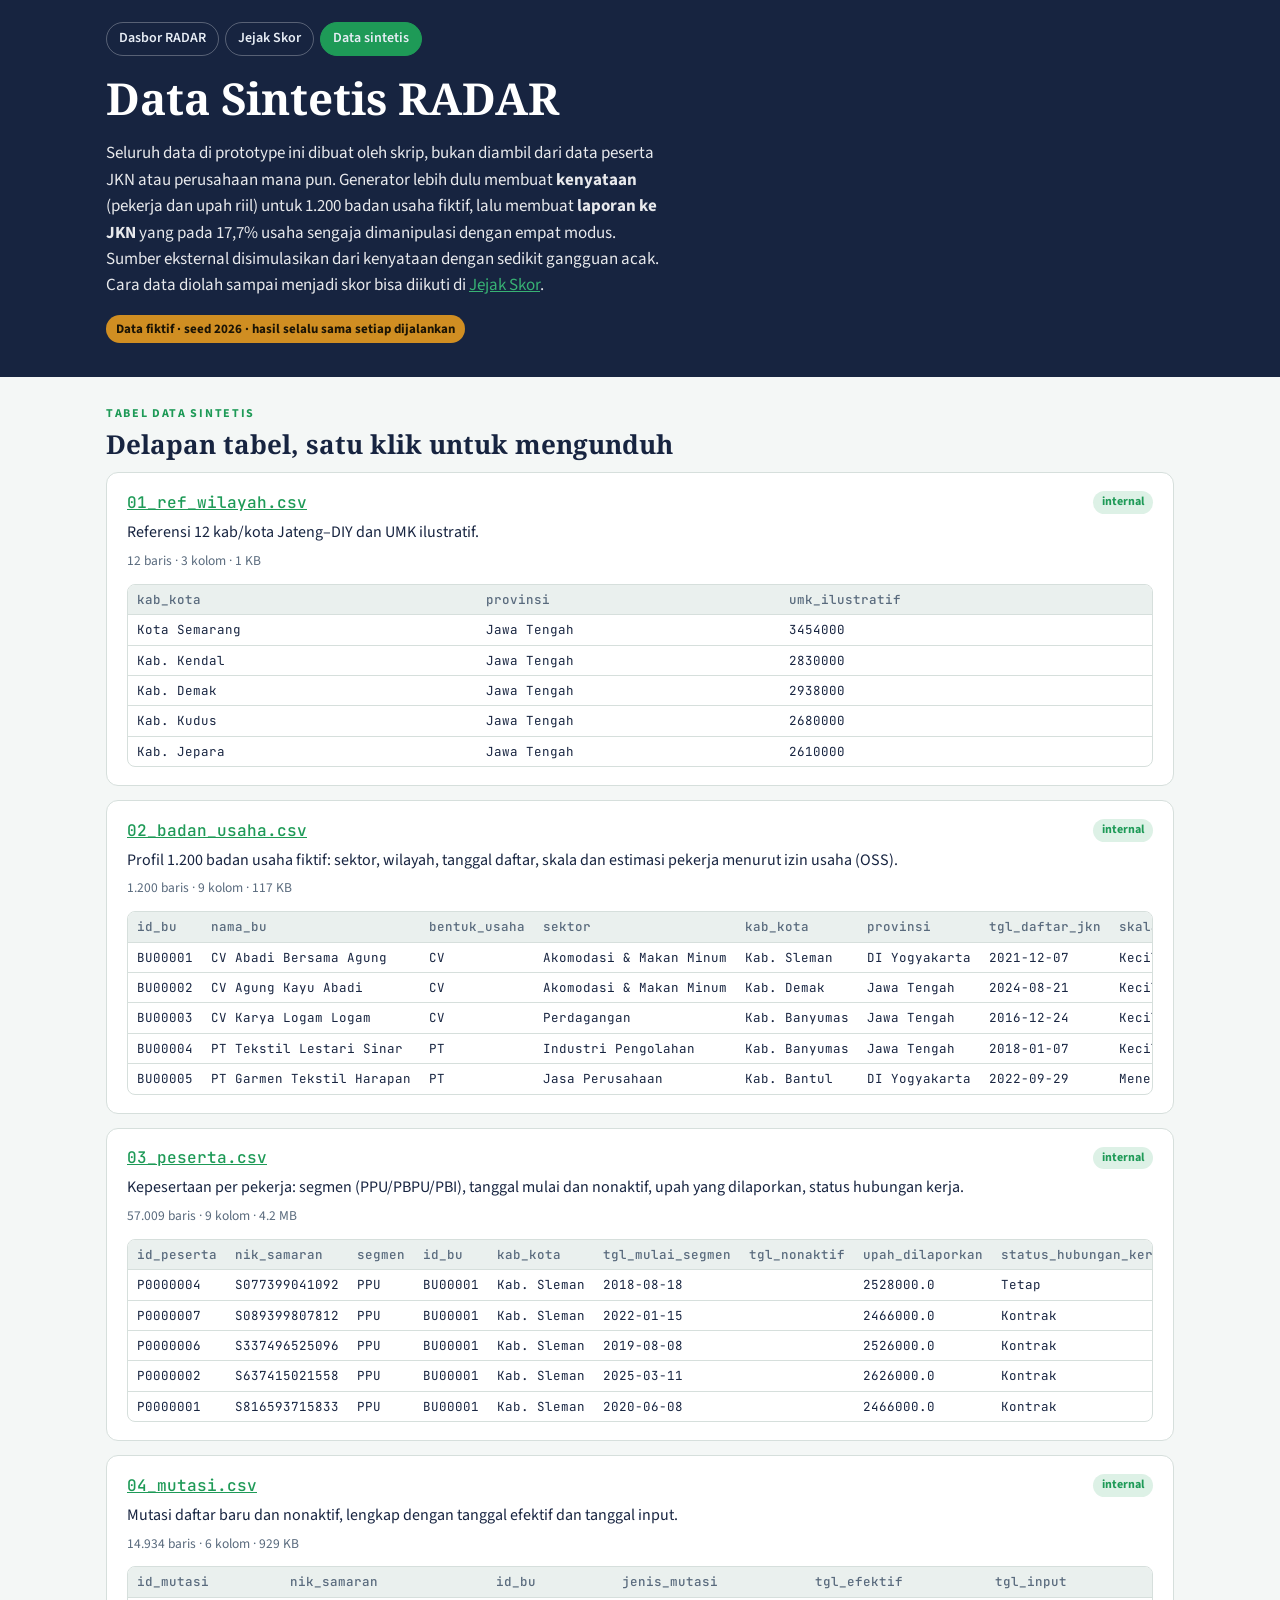
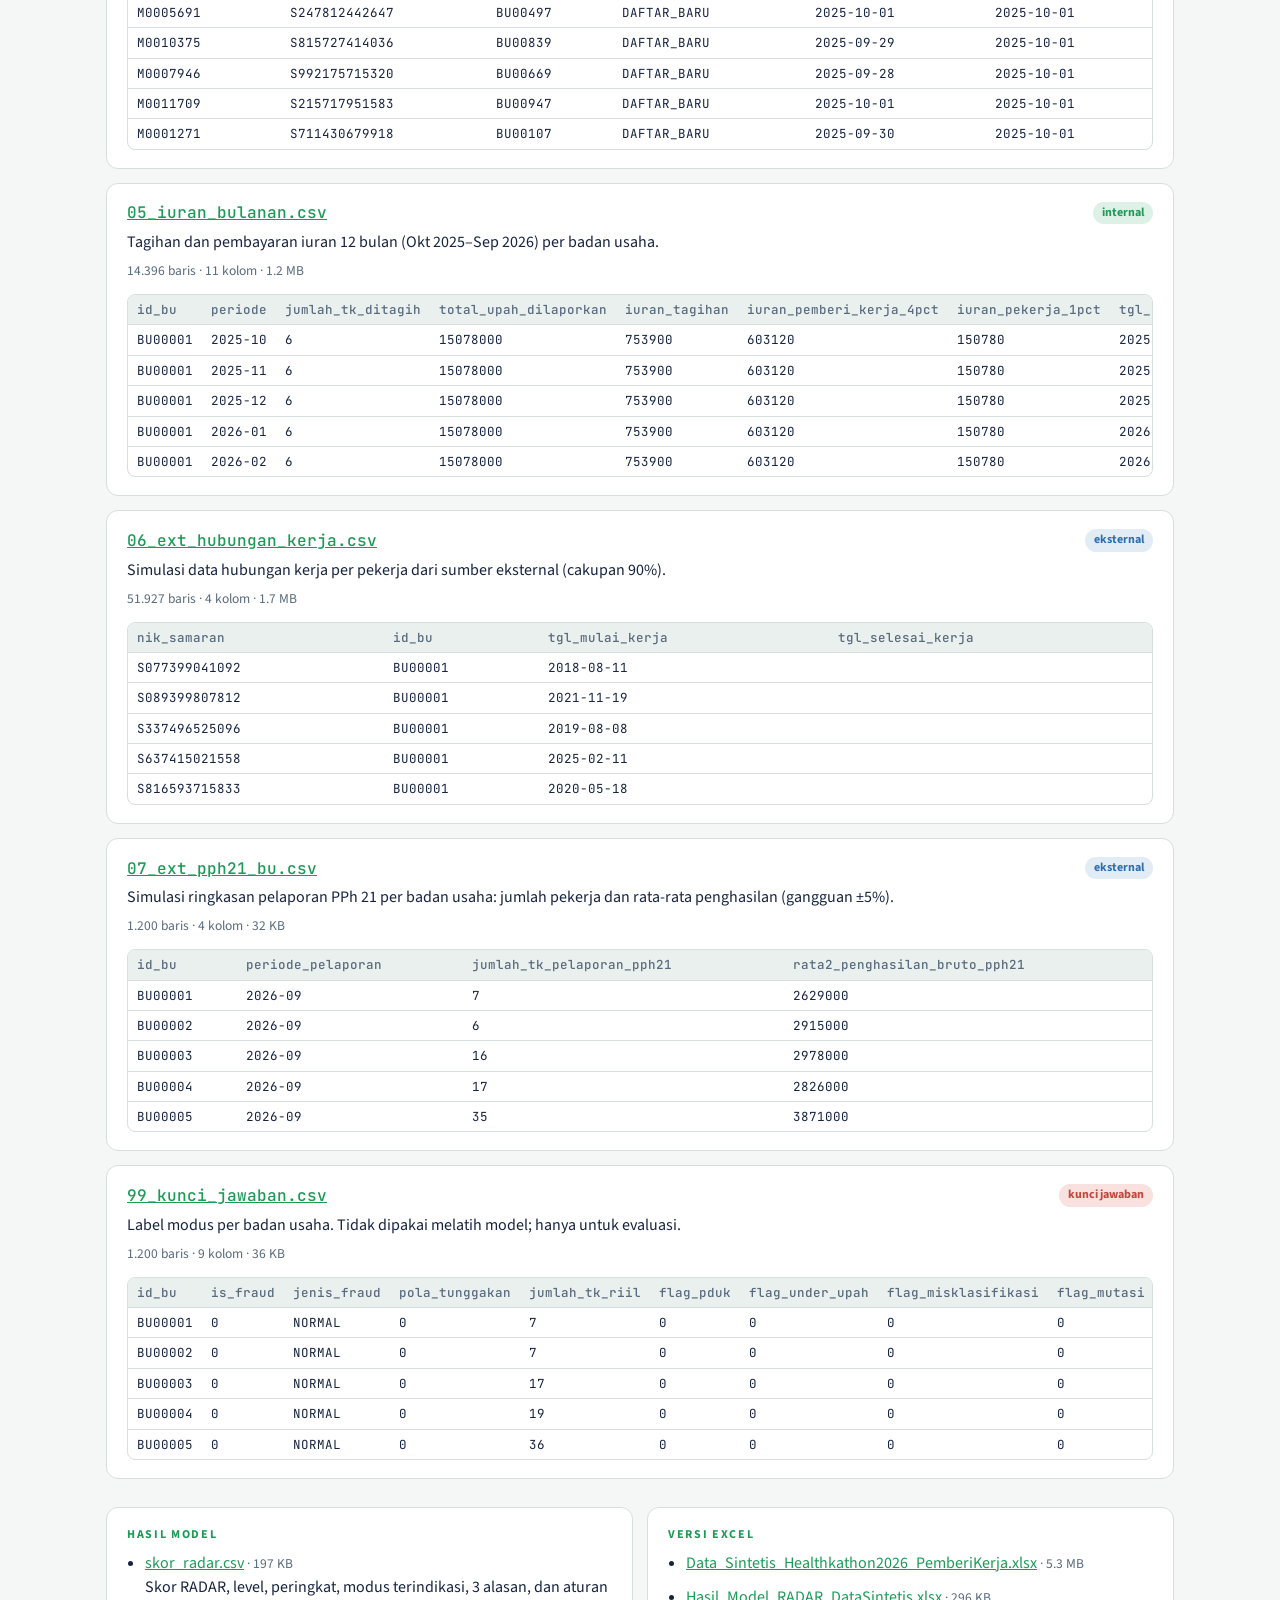
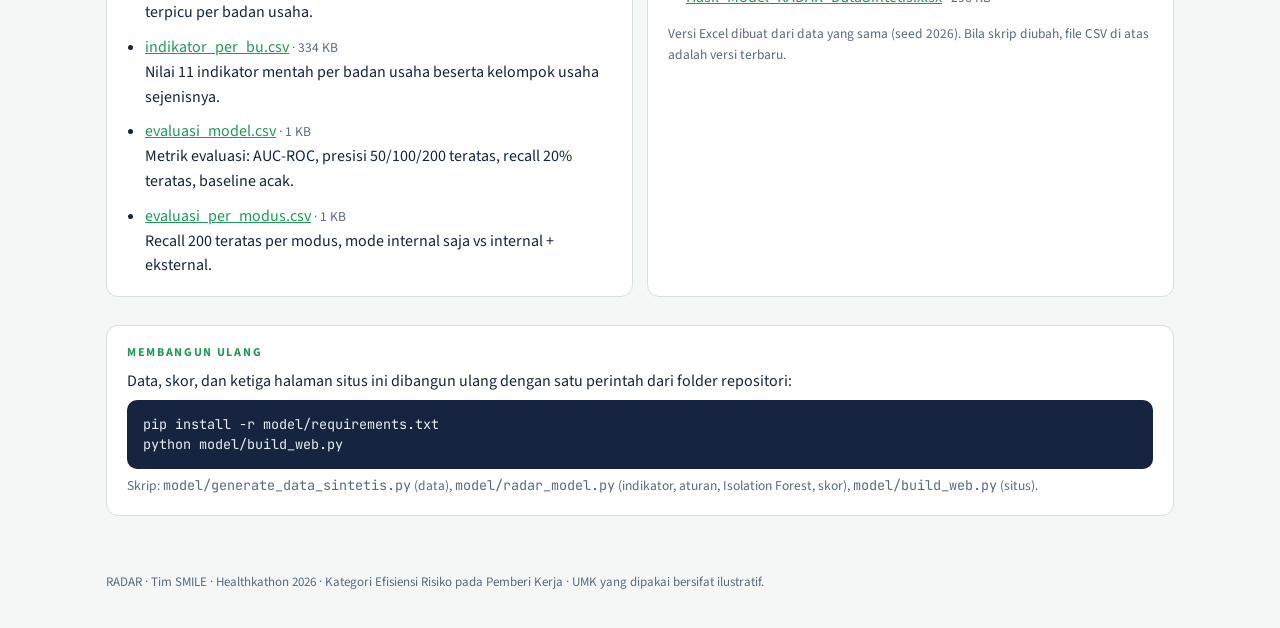
==== data.html @ 10ea85d9 "Add files via upload" ====
<!doctype html>
<html lang="id">
<head>
<meta charset="utf-8">
<meta name="viewport" content="width=device-width, initial-scale=1, viewport-fit=cover">
<title>Data Sintetis RADAR</title>
<meta name="description" content="Data sintetis prototype RADAR: 1.200 badan usaha fiktif, tabel internal dan eksternal, kunci jawaban, dan hasil model. Tim SMILE, Healthkathon 2026.">
<link rel="preconnect" href="https://fonts.googleapis.com">
<link rel="preconnect" href="https://fonts.gstatic.com" crossorigin>
<link rel="stylesheet" href="https://fonts.googleapis.com/css2?family=Noto+Serif:wght@700&family=Source+Sans+3:wght@400;600;700&family=JetBrains+Mono:wght@500&display=swap">
<style>
:root{--bg:#F4F7F6;--surface:#FFFFFF;--sunk:#EAF0EE;--ink:#172440;--muted:#596A7D;--line:#D6DFDC;--accent:#1E9A57;--accent-soft:#DDF1E6;--navy:#172440;--on-navy:#FFFFFF;--ext:#2E6FB0;--ext-soft:#E2ECF5;--key:#C4453B;--key-soft:#F8E1DE;
  --f-display:"Noto Serif",Georgia,serif;--f-body:"Source Sans 3","Segoe UI",system-ui,sans-serif;--f-mono:"JetBrains Mono",ui-monospace,Consolas,monospace}
@media (prefers-color-scheme:dark){:root{--bg:#0F1828;--surface:#172338;--sunk:#1D2B44;--ink:#E7EDF5;--muted:#9DAEC2;--line:#2B3B57;--accent:#3CC27A;--accent-soft:#18392C;--navy:#0B1220;--on-navy:#E7EDF5;--ext:#6AA6E8;--ext-soft:#1F2F40;--key:#EF6F63;--key-soft:#3A2024;color-scheme:dark}}
*{box-sizing:border-box}
body{margin:0;background:var(--bg);color:var(--ink);font-family:var(--f-body);font-size:16px;line-height:1.55}
.wrap{max-width:1100px;margin:0 auto;padding-left:max(16px,env(safe-area-inset-left,0px));padding-right:max(16px,env(safe-area-inset-right,0px))}
h1,h2,h3{font-family:var(--f-display);margin:0;line-height:1.2;text-wrap:balance}
a{color:var(--accent)}
.hero{background:var(--navy);color:var(--on-navy)}
.hero .wrap{padding-block:22px 34px;display:grid;gap:16px}
.hero h1{font-size:clamp(30px,4.4vw,44px)}
.hero p{margin:0;max-width:70ch;opacity:.9;font-size:17px}
.hero a{color:#3CC27A}
.sitenav{display:flex;flex-wrap:wrap;gap:6px;font-size:14px;font-weight:600}
.sitenav a{color:#E7EDF5;text-decoration:none;padding:5px 12px;border-radius:99px;border:1px solid rgba(255,255,255,.28)}
.sitenav a[aria-current]{background:#1E9A57;border-color:#1E9A57}
.warn{display:inline-block;background:#D08E22;color:#1B1405;font-weight:700;font-size:13px;padding:4px 10px;border-radius:99px;justify-self:start}
main .wrap{display:grid;grid-template-columns:minmax(0,1fr);gap:28px;padding-block:28px 56px}
.eyebrow{font-size:12px;letter-spacing:.14em;text-transform:uppercase;font-weight:700;color:var(--accent);margin:0 0 6px}
.grid{display:grid;gap:14px;grid-template-columns:minmax(0,1fr)}
main .wrap>*{min-width:0}
.card{background:var(--surface);border:1px solid var(--line);border-radius:12px;padding:18px 20px;display:grid;gap:6px;min-width:0;align-content:start}
.card p{margin:0}
.ch{display:flex;justify-content:space-between;gap:10px;align-items:center;flex-wrap:wrap}
.ch h3{font-family:var(--f-mono);font-size:16px;font-weight:500}
.meta{color:var(--muted);font-size:13.5px}
.src{font-size:12px;font-weight:700;padding:2px 9px;border-radius:99px;background:var(--accent-soft);color:var(--accent)}
.src.ext{background:var(--ext-soft);color:var(--ext)} .src.key{background:var(--key-soft);color:var(--key)}
.scroll{overflow-x:auto;border:1px solid var(--line);border-radius:8px;margin-top:6px}
table{border-collapse:collapse;font-size:12.5px;font-family:var(--f-mono);white-space:nowrap;width:100%}
th,td{padding:5px 9px;border-bottom:1px solid var(--line);text-align:left}
th{background:var(--sunk);font-weight:500;color:var(--muted)}
tr:last-child td{border-bottom:0}
.two{display:grid;grid-template-columns:repeat(2,minmax(0,1fr));gap:14px}
@media (max-width:760px){.two{grid-template-columns:1fr}}
ul.files{margin:0;padding-left:18px;display:grid;gap:10px;overflow-wrap:anywhere}
pre{background:var(--navy);color:#E7EDF5;padding:14px 16px;border-radius:10px;overflow-x:auto;font-family:var(--f-mono);font-size:13.5px;margin:0}
footer .wrap{padding-block:0 36px;font-size:13px;color:var(--muted)}
</style>
</head>
<body>
<header class="hero">
 <div class="wrap">
  <nav class="sitenav" aria-label="Halaman"><a href="index.html">Dasbor RADAR</a><a href="jejak.html">Jejak Skor</a><a href="data.html" aria-current="page">Data sintetis</a></nav>
  <h1>Data Sintetis RADAR</h1>
  <p>Seluruh data di prototype ini dibuat oleh skrip, bukan diambil dari data peserta JKN atau perusahaan mana pun. Generator lebih dulu membuat <b>kenyataan</b> (pekerja dan upah riil) untuk 1.200 badan usaha fiktif, lalu membuat <b>laporan ke JKN</b> yang pada 17,7% usaha sengaja dimanipulasi dengan empat modus. Sumber eksternal disimulasikan dari kenyataan dengan sedikit gangguan acak. Cara data diolah sampai menjadi skor bisa diikuti di <a href="jejak.html">Jejak Skor</a>.</p>
  <span class="warn">Data fiktif · seed 2026 · hasil selalu sama setiap dijalankan</span>
 </div>
</header>
<main><div class="wrap">
 <section>
  <p class="eyebrow">Tabel data sintetis</p>
  <h2 style="font-size:26px;margin-bottom:12px">Delapan tabel, satu klik untuk mengunduh</h2>
  <div class="grid">
<section class="card"><div class="ch"><h3><a href="data/csv/01_ref_wilayah.csv" download>01_ref_wilayah.csv</a></h3><span class="src int">internal</span></div>
<p>Referensi 12 kab/kota Jateng–DIY dan UMK ilustratif.</p><p class="meta">12 baris · 3 kolom · 1 KB</p><div class="scroll"><table><thead><tr><th>kab_kota</th><th>provinsi</th><th>umk_ilustratif</th></tr></thead><tbody><tr><td>Kota Semarang</td><td>Jawa Tengah</td><td>3454000</td></tr><tr><td>Kab. Kendal</td><td>Jawa Tengah</td><td>2830000</td></tr><tr><td>Kab. Demak</td><td>Jawa Tengah</td><td>2938000</td></tr><tr><td>Kab. Kudus</td><td>Jawa Tengah</td><td>2680000</td></tr><tr><td>Kab. Jepara</td><td>Jawa Tengah</td><td>2610000</td></tr></tbody></table></div></section>
<section class="card"><div class="ch"><h3><a href="data/csv/02_badan_usaha.csv" download>02_badan_usaha.csv</a></h3><span class="src int">internal</span></div>
<p>Profil 1.200 badan usaha fiktif: sektor, wilayah, tanggal daftar, skala dan estimasi pekerja menurut izin usaha (OSS).</p><p class="meta">1.200 baris · 9 kolom · 117 KB</p><div class="scroll"><table><thead><tr><th>id_bu</th><th>nama_bu</th><th>bentuk_usaha</th><th>sektor</th><th>kab_kota</th><th>provinsi</th><th>tgl_daftar_jkn</th><th>skala_usaha_oss</th><th>estimasi_tk_oss</th></tr></thead><tbody><tr><td>BU00001</td><td>CV Abadi Bersama Agung</td><td>CV</td><td>Akomodasi &amp; Makan Minum</td><td>Kab. Sleman</td><td>DI Yogyakarta</td><td>2021-12-07</td><td>Kecil</td><td>7</td></tr><tr><td>BU00002</td><td>CV Agung Kayu Abadi</td><td>CV</td><td>Akomodasi &amp; Makan Minum</td><td>Kab. Demak</td><td>Jawa Tengah</td><td>2024-08-21</td><td>Kecil</td><td>7</td></tr><tr><td>BU00003</td><td>CV Karya Logam Logam</td><td>CV</td><td>Perdagangan</td><td>Kab. Banyumas</td><td>Jawa Tengah</td><td>2016-12-24</td><td>Kecil</td><td>15</td></tr><tr><td>BU00004</td><td>PT Tekstil Lestari Sinar</td><td>PT</td><td>Industri Pengolahan</td><td>Kab. Banyumas</td><td>Jawa Tengah</td><td>2018-01-07</td><td>Kecil</td><td>14</td></tr><tr><td>BU00005</td><td>PT Garmen Tekstil Harapan</td><td>PT</td><td>Jasa Perusahaan</td><td>Kab. Bantul</td><td>DI Yogyakarta</td><td>2022-09-29</td><td>Menengah</td><td>48</td></tr></tbody></table></div></section>
<section class="card"><div class="ch"><h3><a href="data/csv/03_peserta.csv" download>03_peserta.csv</a></h3><span class="src int">internal</span></div>
<p>Kepesertaan per pekerja: segmen (PPU/PBPU/PBI), tanggal mulai dan nonaktif, upah yang dilaporkan, status hubungan kerja.</p><p class="meta">57.009 baris · 9 kolom · 4.2 MB</p><div class="scroll"><table><thead><tr><th>id_peserta</th><th>nik_samaran</th><th>segmen</th><th>id_bu</th><th>kab_kota</th><th>tgl_mulai_segmen</th><th>tgl_nonaktif</th><th>upah_dilaporkan</th><th>status_hubungan_kerja_dilaporkan</th></tr></thead><tbody><tr><td>P0000004</td><td>S077399041092</td><td>PPU</td><td>BU00001</td><td>Kab. Sleman</td><td>2018-08-18</td><td></td><td>2528000.0</td><td>Tetap</td></tr><tr><td>P0000007</td><td>S089399807812</td><td>PPU</td><td>BU00001</td><td>Kab. Sleman</td><td>2022-01-15</td><td></td><td>2466000.0</td><td>Kontrak</td></tr><tr><td>P0000006</td><td>S337496525096</td><td>PPU</td><td>BU00001</td><td>Kab. Sleman</td><td>2019-08-08</td><td></td><td>2526000.0</td><td>Kontrak</td></tr><tr><td>P0000002</td><td>S637415021558</td><td>PPU</td><td>BU00001</td><td>Kab. Sleman</td><td>2025-03-11</td><td></td><td>2626000.0</td><td>Kontrak</td></tr><tr><td>P0000001</td><td>S816593715833</td><td>PPU</td><td>BU00001</td><td>Kab. Sleman</td><td>2020-06-08</td><td></td><td>2466000.0</td><td>Kontrak</td></tr></tbody></table></div></section>
<section class="card"><div class="ch"><h3><a href="data/csv/04_mutasi.csv" download>04_mutasi.csv</a></h3><span class="src int">internal</span></div>
<p>Mutasi daftar baru dan nonaktif, lengkap dengan tanggal efektif dan tanggal input.</p><p class="meta">14.934 baris · 6 kolom · 929 KB</p><div class="scroll"><table><thead><tr><th>id_mutasi</th><th>nik_samaran</th><th>id_bu</th><th>jenis_mutasi</th><th>tgl_efektif</th><th>tgl_input</th></tr></thead><tbody><tr><td>M0005691</td><td>S247812442647</td><td>BU00497</td><td>DAFTAR_BARU</td><td>2025-10-01</td><td>2025-10-01</td></tr><tr><td>M0010375</td><td>S815727414036</td><td>BU00839</td><td>DAFTAR_BARU</td><td>2025-09-29</td><td>2025-10-01</td></tr><tr><td>M0007946</td><td>S992175715320</td><td>BU00669</td><td>DAFTAR_BARU</td><td>2025-09-28</td><td>2025-10-01</td></tr><tr><td>M0011709</td><td>S215717951583</td><td>BU00947</td><td>DAFTAR_BARU</td><td>2025-10-01</td><td>2025-10-01</td></tr><tr><td>M0001271</td><td>S711430679918</td><td>BU00107</td><td>DAFTAR_BARU</td><td>2025-09-30</td><td>2025-10-01</td></tr></tbody></table></div></section>
<section class="card"><div class="ch"><h3><a href="data/csv/05_iuran_bulanan.csv" download>05_iuran_bulanan.csv</a></h3><span class="src int">internal</span></div>
<p>Tagihan dan pembayaran iuran 12 bulan (Okt 2025–Sep 2026) per badan usaha.</p><p class="meta">14.396 baris · 11 kolom · 1.2 MB</p><div class="scroll"><table><thead><tr><th>id_bu</th><th>periode</th><th>jumlah_tk_ditagih</th><th>total_upah_dilaporkan</th><th>iuran_tagihan</th><th>iuran_pemberi_kerja_4pct</th><th>iuran_pekerja_1pct</th><th>tgl_jatuh_tempo</th><th>tgl_bayar</th><th>hari_terlambat</th><th>status_bayar</th></tr></thead><tbody><tr><td>BU00001</td><td>2025-10</td><td>6</td><td>15078000</td><td>753900</td><td>603120</td><td>150780</td><td>2025-10-10</td><td>2025-10-01</td><td>0.0</td><td>TEPAT WAKTU</td></tr><tr><td>BU00001</td><td>2025-11</td><td>6</td><td>15078000</td><td>753900</td><td>603120</td><td>150780</td><td>2025-11-10</td><td>2025-11-18</td><td>8.0</td><td>TERLAMBAT</td></tr><tr><td>BU00001</td><td>2025-12</td><td>6</td><td>15078000</td><td>753900</td><td>603120</td><td>150780</td><td>2025-12-10</td><td>2025-12-01</td><td>0.0</td><td>TEPAT WAKTU</td></tr><tr><td>BU00001</td><td>2026-01</td><td>6</td><td>15078000</td><td>753900</td><td>603120</td><td>150780</td><td>2026-01-10</td><td>2026-01-02</td><td>0.0</td><td>TEPAT WAKTU</td></tr><tr><td>BU00001</td><td>2026-02</td><td>6</td><td>15078000</td><td>753900</td><td>603120</td><td>150780</td><td>2026-02-10</td><td>2026-02-01</td><td>0.0</td><td>TEPAT WAKTU</td></tr></tbody></table></div></section>
<section class="card"><div class="ch"><h3><a href="data/csv/06_ext_hubungan_kerja.csv" download>06_ext_hubungan_kerja.csv</a></h3><span class="src ext">eksternal</span></div>
<p>Simulasi data hubungan kerja per pekerja dari sumber eksternal (cakupan 90%).</p><p class="meta">51.927 baris · 4 kolom · 1.7 MB</p><div class="scroll"><table><thead><tr><th>nik_samaran</th><th>id_bu</th><th>tgl_mulai_kerja</th><th>tgl_selesai_kerja</th></tr></thead><tbody><tr><td>S077399041092</td><td>BU00001</td><td>2018-08-11</td><td></td></tr><tr><td>S089399807812</td><td>BU00001</td><td>2021-11-19</td><td></td></tr><tr><td>S337496525096</td><td>BU00001</td><td>2019-08-08</td><td></td></tr><tr><td>S637415021558</td><td>BU00001</td><td>2025-02-11</td><td></td></tr><tr><td>S816593715833</td><td>BU00001</td><td>2020-05-18</td><td></td></tr></tbody></table></div></section>
<section class="card"><div class="ch"><h3><a href="data/csv/07_ext_pph21_bu.csv" download>07_ext_pph21_bu.csv</a></h3><span class="src ext">eksternal</span></div>
<p>Simulasi ringkasan pelaporan PPh 21 per badan usaha: jumlah pekerja dan rata-rata penghasilan (gangguan ±5%).</p><p class="meta">1.200 baris · 4 kolom · 32 KB</p><div class="scroll"><table><thead><tr><th>id_bu</th><th>periode_pelaporan</th><th>jumlah_tk_pelaporan_pph21</th><th>rata2_penghasilan_bruto_pph21</th></tr></thead><tbody><tr><td>BU00001</td><td>2026-09</td><td>7</td><td>2629000</td></tr><tr><td>BU00002</td><td>2026-09</td><td>6</td><td>2915000</td></tr><tr><td>BU00003</td><td>2026-09</td><td>16</td><td>2978000</td></tr><tr><td>BU00004</td><td>2026-09</td><td>17</td><td>2826000</td></tr><tr><td>BU00005</td><td>2026-09</td><td>35</td><td>3871000</td></tr></tbody></table></div></section>
<section class="card"><div class="ch"><h3><a href="data/csv/99_kunci_jawaban.csv" download>99_kunci_jawaban.csv</a></h3><span class="src key">kunci jawaban</span></div>
<p>Label modus per badan usaha. Tidak dipakai melatih model; hanya untuk evaluasi.</p><p class="meta">1.200 baris · 9 kolom · 36 KB</p><div class="scroll"><table><thead><tr><th>id_bu</th><th>is_fraud</th><th>jenis_fraud</th><th>pola_tunggakan</th><th>jumlah_tk_riil</th><th>flag_pduk</th><th>flag_under_upah</th><th>flag_misklasifikasi</th><th>flag_mutasi</th></tr></thead><tbody><tr><td>BU00001</td><td>0</td><td>NORMAL</td><td>0</td><td>7</td><td>0</td><td>0</td><td>0</td><td>0</td></tr><tr><td>BU00002</td><td>0</td><td>NORMAL</td><td>0</td><td>7</td><td>0</td><td>0</td><td>0</td><td>0</td></tr><tr><td>BU00003</td><td>0</td><td>NORMAL</td><td>0</td><td>17</td><td>0</td><td>0</td><td>0</td><td>0</td></tr><tr><td>BU00004</td><td>0</td><td>NORMAL</td><td>0</td><td>19</td><td>0</td><td>0</td><td>0</td><td>0</td></tr><tr><td>BU00005</td><td>0</td><td>NORMAL</td><td>0</td><td>36</td><td>0</td><td>0</td><td>0</td><td>0</td></tr></tbody></table></div></section>
  </div>
 </section>
 <section class="two">
  <div class="card">
   <p class="eyebrow">Hasil model</p>
   <ul class="files"><li><a href="data/hasil/skor_radar.csv" download>skor_radar.csv</a> <span class="meta">· 197 KB</span><br>Skor RADAR, level, peringkat, modus terindikasi, 3 alasan, dan aturan terpicu per badan usaha.</li><li><a href="data/hasil/indikator_per_bu.csv" download>indikator_per_bu.csv</a> <span class="meta">· 334 KB</span><br>Nilai 11 indikator mentah per badan usaha beserta kelompok usaha sejenisnya.</li><li><a href="data/hasil/evaluasi_model.csv" download>evaluasi_model.csv</a> <span class="meta">· 1 KB</span><br>Metrik evaluasi: AUC-ROC, presisi 50/100/200 teratas, recall 20% teratas, baseline acak.</li><li><a href="data/hasil/evaluasi_per_modus.csv" download>evaluasi_per_modus.csv</a> <span class="meta">· 1 KB</span><br>Recall 200 teratas per modus, mode internal saja vs internal + eksternal.</li></ul>
  </div>
  <div class="card">
   <p class="eyebrow">Versi Excel</p>
   <ul class="files"><li><a href="data/Data_Sintetis_Healthkathon2026_PemberiKerja.xlsx" download>Data_Sintetis_Healthkathon2026_PemberiKerja.xlsx</a> <span class="meta">· 5.3 MB</span></li><li><a href="data/Hasil_Model_RADAR_DataSintetis.xlsx" download>Hasil_Model_RADAR_DataSintetis.xlsx</a> <span class="meta">· 296 KB</span></li></ul>
   <p class="meta" style="margin-top:8px">Versi Excel dibuat dari data yang sama (seed 2026). Bila skrip diubah, file CSV di atas adalah versi terbaru.</p>
  </div>
 </section>
 <section class="card">
  <p class="eyebrow">Membangun ulang</p>
  <p>Data, skor, dan ketiga halaman situs ini dibangun ulang dengan satu perintah dari folder repositori:</p>
  <pre>pip install -r model/requirements.txt
python model/build_web.py</pre>
  <p class="meta">Skrip: <span style="font-family:var(--f-mono)">model/generate_data_sintetis.py</span> (data), <span style="font-family:var(--f-mono)">model/radar_model.py</span> (indikator, aturan, Isolation Forest, skor), <span style="font-family:var(--f-mono)">model/build_web.py</span> (situs).</p>
 </section>
</div></main>
<footer><div class="wrap">RADAR · Tim SMILE · Healthkathon 2026 · Kategori Efisiensi Risiko pada Pemberi Kerja · UMK yang dipakai bersifat ilustratif.</div></footer>
</body>
</html>
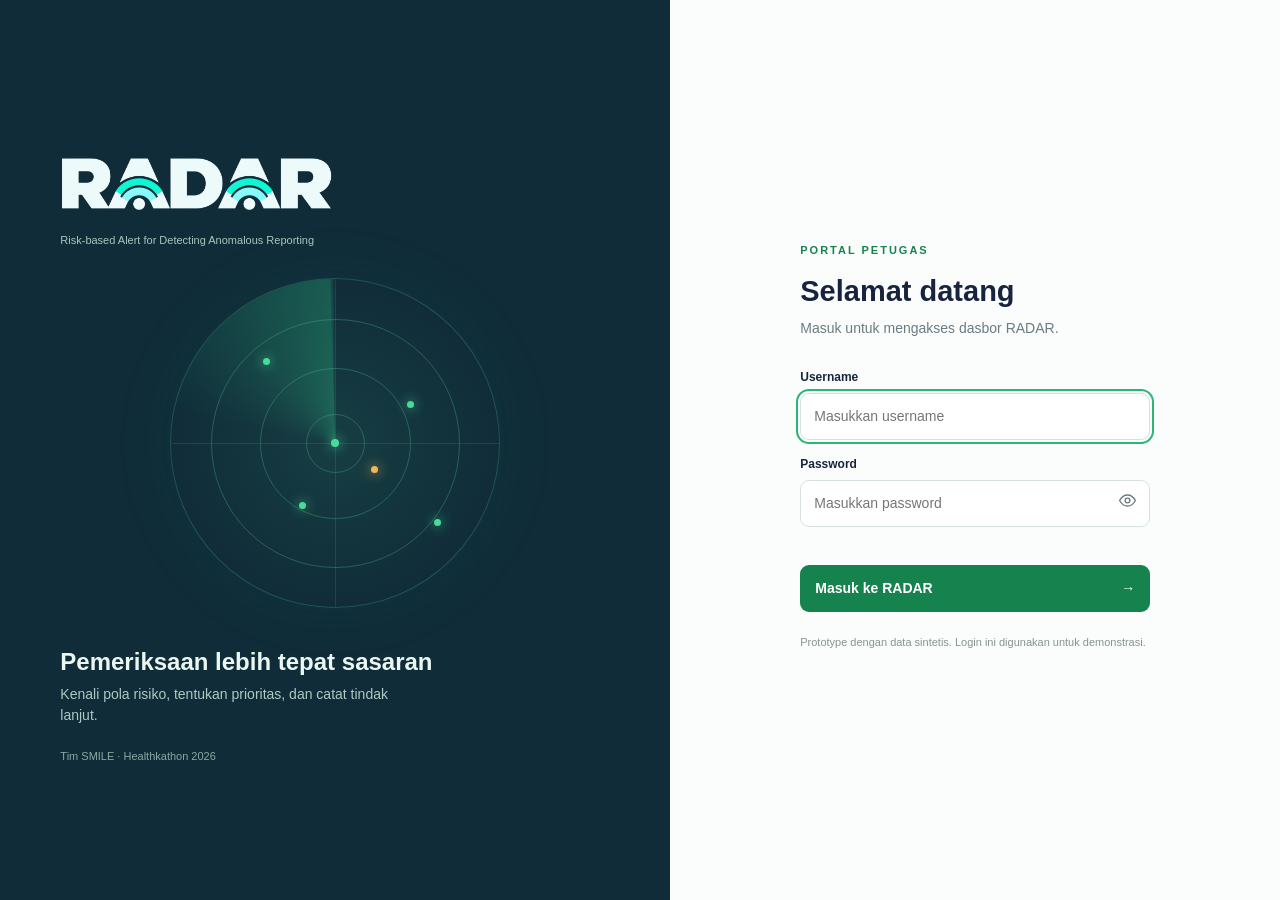
==== commit 778942bf: "Add files via upload" ====
--- a/data.html
+++ b/data.html
@@ -1,105 +1,126 @@
-<!doctype html>
-<html lang="id">
-<head>
-<meta charset="utf-8">
-<meta name="viewport" content="width=device-width, initial-scale=1, viewport-fit=cover">
-<title>Data Sintetis RADAR</title>
-<meta name="description" content="Data sintetis prototype RADAR: 1.200 badan usaha fiktif, tabel internal dan eksternal, kunci jawaban, dan hasil model. Tim SMILE, Healthkathon 2026.">
-<link rel="preconnect" href="https://fonts.googleapis.com">
-<link rel="preconnect" href="https://fonts.gstatic.com" crossorigin>
-<link rel="stylesheet" href="https://fonts.googleapis.com/css2?family=Noto+Serif:wght@700&family=Source+Sans+3:wght@400;600;700&family=JetBrains+Mono:wght@500&display=swap">
-<style>
-:root{--bg:#F4F7F6;--surface:#FFFFFF;--sunk:#EAF0EE;--ink:#172440;--muted:#596A7D;--line:#D6DFDC;--accent:#1E9A57;--accent-soft:#DDF1E6;--navy:#172440;--on-navy:#FFFFFF;--ext:#2E6FB0;--ext-soft:#E2ECF5;--key:#C4453B;--key-soft:#F8E1DE;
-  --f-display:"Noto Serif",Georgia,serif;--f-body:"Source Sans 3","Segoe UI",system-ui,sans-serif;--f-mono:"JetBrains Mono",ui-monospace,Consolas,monospace}
-@media (prefers-color-scheme:dark){:root{--bg:#0F1828;--surface:#172338;--sunk:#1D2B44;--ink:#E7EDF5;--muted:#9DAEC2;--line:#2B3B57;--accent:#3CC27A;--accent-soft:#18392C;--navy:#0B1220;--on-navy:#E7EDF5;--ext:#6AA6E8;--ext-soft:#1F2F40;--key:#EF6F63;--key-soft:#3A2024;color-scheme:dark}}
-*{box-sizing:border-box}
-body{margin:0;background:var(--bg);color:var(--ink);font-family:var(--f-body);font-size:16px;line-height:1.55}
-.wrap{max-width:1100px;margin:0 auto;padding-left:max(16px,env(safe-area-inset-left,0px));padding-right:max(16px,env(safe-area-inset-right,0px))}
-h1,h2,h3{font-family:var(--f-display);margin:0;line-height:1.2;text-wrap:balance}
-a{color:var(--accent)}
-.hero{background:var(--navy);color:var(--on-navy)}
-.hero .wrap{padding-block:22px 34px;display:grid;gap:16px}
-.hero h1{font-size:clamp(30px,4.4vw,44px)}
-.hero p{margin:0;max-width:70ch;opacity:.9;font-size:17px}
-.hero a{color:#3CC27A}
-.sitenav{display:flex;flex-wrap:wrap;gap:6px;font-size:14px;font-weight:600}
-.sitenav a{color:#E7EDF5;text-decoration:none;padding:5px 12px;border-radius:99px;border:1px solid rgba(255,255,255,.28)}
-.sitenav a[aria-current]{background:#1E9A57;border-color:#1E9A57}
-.warn{display:inline-block;background:#D08E22;color:#1B1405;font-weight:700;font-size:13px;padding:4px 10px;border-radius:99px;justify-self:start}
-main .wrap{display:grid;grid-template-columns:minmax(0,1fr);gap:28px;padding-block:28px 56px}
-.eyebrow{font-size:12px;letter-spacing:.14em;text-transform:uppercase;font-weight:700;color:var(--accent);margin:0 0 6px}
-.grid{display:grid;gap:14px;grid-template-columns:minmax(0,1fr)}
-main .wrap>*{min-width:0}
-.card{background:var(--surface);border:1px solid var(--line);border-radius:12px;padding:18px 20px;display:grid;gap:6px;min-width:0;align-content:start}
-.card p{margin:0}
-.ch{display:flex;justify-content:space-between;gap:10px;align-items:center;flex-wrap:wrap}
-.ch h3{font-family:var(--f-mono);font-size:16px;font-weight:500}
-.meta{color:var(--muted);font-size:13.5px}
-.src{font-size:12px;font-weight:700;padding:2px 9px;border-radius:99px;background:var(--accent-soft);color:var(--accent)}
-.src.ext{background:var(--ext-soft);color:var(--ext)} .src.key{background:var(--key-soft);color:var(--key)}
-.scroll{overflow-x:auto;border:1px solid var(--line);border-radius:8px;margin-top:6px}
-table{border-collapse:collapse;font-size:12.5px;font-family:var(--f-mono);white-space:nowrap;width:100%}
-th,td{padding:5px 9px;border-bottom:1px solid var(--line);text-align:left}
-th{background:var(--sunk);font-weight:500;color:var(--muted)}
-tr:last-child td{border-bottom:0}
-.two{display:grid;grid-template-columns:repeat(2,minmax(0,1fr));gap:14px}
-@media (max-width:760px){.two{grid-template-columns:1fr}}
-ul.files{margin:0;padding-left:18px;display:grid;gap:10px;overflow-wrap:anywhere}
-pre{background:var(--navy);color:#E7EDF5;padding:14px 16px;border-radius:10px;overflow-x:auto;font-family:var(--f-mono);font-size:13.5px;margin:0}
-footer .wrap{padding-block:0 36px;font-size:13px;color:var(--muted)}
-</style>
-</head>
-<body>
-<header class="hero">
- <div class="wrap">
-  <nav class="sitenav" aria-label="Halaman"><a href="index.html">Dasbor RADAR</a><a href="jejak.html">Jejak Skor</a><a href="data.html" aria-current="page">Data sintetis</a></nav>
-  <h1>Data Sintetis RADAR</h1>
-  <p>Seluruh data di prototype ini dibuat oleh skrip, bukan diambil dari data peserta JKN atau perusahaan mana pun. Generator lebih dulu membuat <b>kenyataan</b> (pekerja dan upah riil) untuk 1.200 badan usaha fiktif, lalu membuat <b>laporan ke JKN</b> yang pada 17,7% usaha sengaja dimanipulasi dengan empat modus. Sumber eksternal disimulasikan dari kenyataan dengan sedikit gangguan acak. Cara data diolah sampai menjadi skor bisa diikuti di <a href="jejak.html">Jejak Skor</a>.</p>
-  <span class="warn">Data fiktif · seed 2026 · hasil selalu sama setiap dijalankan</span>
- </div>
-</header>
+<!doctype html>
+<html lang="id">
+<head><script src="auth.js"></script>
+<meta charset="utf-8">
+<meta name="viewport" content="width=device-width, initial-scale=1, viewport-fit=cover">
+<title>Data Sintetis RADAR</title>
+<meta name="description" content="Data sintetis prototype RADAR: 1.200 badan usaha fiktif, tabel internal dan eksternal, kunci jawaban, dan hasil model. Tim SMILE, Healthkathon 2026.">
+<link rel="preconnect" href="https://fonts.googleapis.com">
+<link rel="preconnect" href="https://fonts.gstatic.com" crossorigin>
+<link rel="stylesheet" href="https://fonts.googleapis.com/css2?family=Noto+Serif:wght@700&family=Source+Sans+3:wght@400;600;700&family=JetBrains+Mono:wght@500&display=swap">
+<style>
+:root{--bg:#F4F7F6;--surface:#FFFFFF;--sunk:#EAF0EE;--ink:#172440;--muted:#596A7D;--line:#D6DFDC;--accent:#1E9A57;--accent-soft:#DDF1E6;--navy:#172440;--on-navy:#FFFFFF;--ext:#2E6FB0;--ext-soft:#E2ECF5;--key:#C4453B;--key-soft:#F8E1DE;
+  --f-display:"Noto Serif",Georgia,serif;--f-body:"Source Sans 3","Segoe UI",system-ui,sans-serif;--f-mono:"JetBrains Mono",ui-monospace,Consolas,monospace}
+@media (prefers-color-scheme:dark){:root{--bg:#0F1828;--surface:#172338;--sunk:#1D2B44;--ink:#E7EDF5;--muted:#9DAEC2;--line:#2B3B57;--accent:#3CC27A;--accent-soft:#18392C;--navy:#0B1220;--on-navy:#E7EDF5;--ext:#6AA6E8;--ext-soft:#1F2F40;--key:#EF6F63;--key-soft:#3A2024;color-scheme:dark}}
+*{box-sizing:border-box}
+body{margin:0;background:var(--bg);color:var(--ink);font-family:var(--f-body);font-size:16px;line-height:1.55}
+.wrap{max-width:1100px;margin:0 auto;padding-left:max(16px,env(safe-area-inset-left,0px));padding-right:max(16px,env(safe-area-inset-right,0px))}
+h1,h2,h3{font-family:var(--f-display);margin:0;line-height:1.2;text-wrap:balance}
+a{color:var(--accent)}
+.hero{background:var(--navy);color:var(--on-navy)}
+.hero .wrap{padding-block:22px 34px;display:grid;gap:16px}
+.hero h1{font-size:clamp(30px,4.4vw,44px)}
+.hero p{margin:0;max-width:70ch;opacity:.9;font-size:17px}
+.hero a{color:#3CC27A}
+.sitenav{display:flex;flex-wrap:wrap;gap:6px;font-size:14px;font-weight:600}
+.sitenav a{color:#E7EDF5;text-decoration:none;padding:5px 12px;border-radius:99px;border:1px solid rgba(255,255,255,.28)}
+.sitenav a[aria-current]{background:#1E9A57;border-color:#1E9A57}
+.warn{display:inline-block;background:#D08E22;color:#1B1405;font-weight:700;font-size:13px;padding:4px 10px;border-radius:99px;justify-self:start}
+main .wrap{display:grid;grid-template-columns:minmax(0,1fr);gap:28px;padding-block:28px 56px}
+.eyebrow{font-size:12px;letter-spacing:.14em;text-transform:uppercase;font-weight:700;color:var(--accent);margin:0 0 6px}
+.grid{display:grid;gap:14px;grid-template-columns:minmax(0,1fr)}
+main .wrap>*{min-width:0}
+.card{background:var(--surface);border:1px solid var(--line);border-radius:12px;padding:18px 20px;display:grid;gap:6px;min-width:0;align-content:start}
+.card p{margin:0}
+.ch{display:flex;justify-content:space-between;gap:10px;align-items:center;flex-wrap:wrap}
+.ch h3{font-family:var(--f-mono);font-size:16px;font-weight:500}
+.meta{color:var(--muted);font-size:13.5px}
+.src{font-size:12px;font-weight:700;padding:2px 9px;border-radius:99px;background:var(--accent-soft);color:var(--accent)}
+.src.ext{background:var(--ext-soft);color:var(--ext)} .src.key{background:var(--key-soft);color:var(--key)}
+.scroll{overflow-x:auto;border:1px solid var(--line);border-radius:8px;margin-top:6px}
+table{border-collapse:collapse;font-size:12.5px;font-family:var(--f-mono);white-space:nowrap;width:100%}
+th,td{padding:5px 9px;border-bottom:1px solid var(--line);text-align:left}
+th{background:var(--sunk);font-weight:500;color:var(--muted)}
+tr:last-child td{border-bottom:0}
+.two{display:grid;grid-template-columns:repeat(2,minmax(0,1fr));gap:14px}
+@media (max-width:760px){.two{grid-template-columns:1fr}}
+ul.files{margin:0;padding-left:18px;display:grid;gap:10px;overflow-wrap:anywhere}
+pre{background:var(--navy);color:#E7EDF5;padding:14px 16px;border-radius:10px;overflow-x:auto;font-family:var(--f-mono);font-size:13.5px;margin:0}
+footer .wrap{padding-block:0 36px;font-size:13px;color:var(--muted)}
+</style>
+<link rel="stylesheet" href="navigation.css">
+<style>.update-panel h2{margin:0 0 10px}.update-form{display:flex;flex-wrap:wrap;align-items:end;gap:12px;margin:18px 0}.update-form label{display:flex;flex-direction:column;gap:5px;font-size:13px;font-weight:600}.update-form select,.update-form input{padding:10px;border:1px solid var(--line);border-radius:8px;background:var(--surface);color:var(--ink);font:inherit}.update-form button{padding:11px 16px;border:0;border-radius:8px;background:var(--accent);color:var(--on-navy);font:inherit;font-weight:600;cursor:pointer}.update-form button:disabled{opacity:.5;cursor:wait}#updateStatus{font-size:14px;font-weight:600}#updateLog{max-height:260px;white-space:pre-wrap;font-size:11px}</style>
+<style>.template-download{display:inline-block;background:#16834f;color:#fff!important;text-decoration:none;padding:10px 16px;border-radius:8px;font-weight:600;font-size:14px}.template-download:hover{background:#106b40}</style>
+</head>
+<body>
+<header class="hero">
+ <div class="wrap">
+  <nav class="sitenav" aria-label="Halaman"><a class="app-icon" href="index.html" aria-label="RADAR — beranda"><svg width="32" height="32" viewBox="0 0 52 52" aria-hidden="true"><circle cx="26" cy="26" r="24" fill="none" stroke="#2BB673" stroke-opacity=".6" stroke-width="2"/><circle cx="26" cy="26" r="15" fill="none" stroke="#2BB673" stroke-opacity=".4" stroke-width="2"/><path d="M26 26 L26 2 A24 24 0 0 1 43 9 Z" fill="#2BB673" fill-opacity=".35"/><circle cx="36" cy="13" r="3.5" fill="#F29F4B"/><circle cx="26" cy="26" r="3" fill="#2BB673"/></svg></a><a href="index.html">Dasbor RADAR</a><details class="nav-group"><summary>Tindak Lanjut</summary><div class="nav-submenu"><a href="tindak-lanjut.html">Action Plan</a><a href="log-harian.html">Log Harian</a></div></details><details class="nav-group" data-active="true"><summary>Analisis Data</summary><div class="nav-submenu"><a href="jejak-ringkas.html">Alur Scoring</a><a href="jejak.html">Jejak Skor</a><a href="data.html" aria-current="page">Data Sintetis</a></div></details><div class="nav-account"><span class="profile-avatar" title="Petugas" aria-label="Profil petugas"><svg width="18" height="18" viewBox="0 0 24 24" fill="none" stroke="currentColor" stroke-width="1.7" aria-hidden="true"><circle cx="12" cy="8" r="4"/><path d="M4 22v-3a8 8 0 0 1 16 0v3"/></svg></span><span class="profile-name">Petugas</span><button class="logout-button" type="button" data-logout title="Keluar dari RADAR"><svg width="16" height="16" viewBox="0 0 24 24" fill="none" stroke="currentColor" stroke-width="1.7" aria-hidden="true"><path d="M10 4H4v16h6m4-13 5 5-5 5m-6-5h13"/></svg><span>Logout</span></button></div></nav>
+  <h1>Data Sintetis RADAR</h1>
+  <p>Seluruh data di prototype ini dibuat oleh skrip, bukan diambil dari data peserta JKN atau perusahaan mana pun. Generator lebih dulu membuat <b>kenyataan</b> (pekerja dan upah riil) untuk 1.200 badan usaha fiktif, lalu membuat <b>laporan ke JKN</b> yang pada 17,8% usaha sengaja dimanipulasi dengan empat modus. Sumber eksternal disimulasikan dari kenyataan dengan sedikit gangguan acak. Cara data diolah sampai menjadi skor bisa diikuti di <a href="jejak.html">Jejak Skor</a>.</p>
+  <span class="warn">Data sintetis · versi dan waktu pembaruan tersedia di bawah</span>
+ </div>
+</header>
 <main><div class="wrap">
- <section>
-  <p class="eyebrow">Tabel data sintetis</p>
-  <h2 style="font-size:26px;margin-bottom:12px">Delapan tabel, satu klik untuk mengunduh</h2>
-  <div class="grid">
-<section class="card"><div class="ch"><h3><a href="data/csv/01_ref_wilayah.csv" download>01_ref_wilayah.csv</a></h3><span class="src int">internal</span></div>
-<p>Referensi 12 kab/kota Jateng–DIY dan UMK ilustratif.</p><p class="meta">12 baris · 3 kolom · 1 KB</p><div class="scroll"><table><thead><tr><th>kab_kota</th><th>provinsi</th><th>umk_ilustratif</th></tr></thead><tbody><tr><td>Kota Semarang</td><td>Jawa Tengah</td><td>3454000</td></tr><tr><td>Kab. Kendal</td><td>Jawa Tengah</td><td>2830000</td></tr><tr><td>Kab. Demak</td><td>Jawa Tengah</td><td>2938000</td></tr><tr><td>Kab. Kudus</td><td>Jawa Tengah</td><td>2680000</td></tr><tr><td>Kab. Jepara</td><td>Jawa Tengah</td><td>2610000</td></tr></tbody></table></div></section>
-<section class="card"><div class="ch"><h3><a href="data/csv/02_badan_usaha.csv" download>02_badan_usaha.csv</a></h3><span class="src int">internal</span></div>
-<p>Profil 1.200 badan usaha fiktif: sektor, wilayah, tanggal daftar, skala dan estimasi pekerja menurut izin usaha (OSS).</p><p class="meta">1.200 baris · 9 kolom · 117 KB</p><div class="scroll"><table><thead><tr><th>id_bu</th><th>nama_bu</th><th>bentuk_usaha</th><th>sektor</th><th>kab_kota</th><th>provinsi</th><th>tgl_daftar_jkn</th><th>skala_usaha_oss</th><th>estimasi_tk_oss</th></tr></thead><tbody><tr><td>BU00001</td><td>CV Abadi Bersama Agung</td><td>CV</td><td>Akomodasi &amp; Makan Minum</td><td>Kab. Sleman</td><td>DI Yogyakarta</td><td>2021-12-07</td><td>Kecil</td><td>7</td></tr><tr><td>BU00002</td><td>CV Agung Kayu Abadi</td><td>CV</td><td>Akomodasi &amp; Makan Minum</td><td>Kab. Demak</td><td>Jawa Tengah</td><td>2024-08-21</td><td>Kecil</td><td>7</td></tr><tr><td>BU00003</td><td>CV Karya Logam Logam</td><td>CV</td><td>Perdagangan</td><td>Kab. Banyumas</td><td>Jawa Tengah</td><td>2016-12-24</td><td>Kecil</td><td>15</td></tr><tr><td>BU00004</td><td>PT Tekstil Lestari Sinar</td><td>PT</td><td>Industri Pengolahan</td><td>Kab. Banyumas</td><td>Jawa Tengah</td><td>2018-01-07</td><td>Kecil</td><td>14</td></tr><tr><td>BU00005</td><td>PT Garmen Tekstil Harapan</td><td>PT</td><td>Jasa Perusahaan</td><td>Kab. Bantul</td><td>DI Yogyakarta</td><td>2022-09-29</td><td>Menengah</td><td>48</td></tr></tbody></table></div></section>
-<section class="card"><div class="ch"><h3><a href="data/csv/03_peserta.csv" download>03_peserta.csv</a></h3><span class="src int">internal</span></div>
-<p>Kepesertaan per pekerja: segmen (PPU/PBPU/PBI), tanggal mulai dan nonaktif, upah yang dilaporkan, status hubungan kerja.</p><p class="meta">57.009 baris · 9 kolom · 4.2 MB</p><div class="scroll"><table><thead><tr><th>id_peserta</th><th>nik_samaran</th><th>segmen</th><th>id_bu</th><th>kab_kota</th><th>tgl_mulai_segmen</th><th>tgl_nonaktif</th><th>upah_dilaporkan</th><th>status_hubungan_kerja_dilaporkan</th></tr></thead><tbody><tr><td>P0000004</td><td>S077399041092</td><td>PPU</td><td>BU00001</td><td>Kab. Sleman</td><td>2018-08-18</td><td></td><td>2528000.0</td><td>Tetap</td></tr><tr><td>P0000007</td><td>S089399807812</td><td>PPU</td><td>BU00001</td><td>Kab. Sleman</td><td>2022-01-15</td><td></td><td>2466000.0</td><td>Kontrak</td></tr><tr><td>P0000006</td><td>S337496525096</td><td>PPU</td><td>BU00001</td><td>Kab. Sleman</td><td>2019-08-08</td><td></td><td>2526000.0</td><td>Kontrak</td></tr><tr><td>P0000002</td><td>S637415021558</td><td>PPU</td><td>BU00001</td><td>Kab. Sleman</td><td>2025-03-11</td><td></td><td>2626000.0</td><td>Kontrak</td></tr><tr><td>P0000001</td><td>S816593715833</td><td>PPU</td><td>BU00001</td><td>Kab. Sleman</td><td>2020-06-08</td><td></td><td>2466000.0</td><td>Kontrak</td></tr></tbody></table></div></section>
-<section class="card"><div class="ch"><h3><a href="data/csv/04_mutasi.csv" download>04_mutasi.csv</a></h3><span class="src int">internal</span></div>
-<p>Mutasi daftar baru dan nonaktif, lengkap dengan tanggal efektif dan tanggal input.</p><p class="meta">14.934 baris · 6 kolom · 929 KB</p><div class="scroll"><table><thead><tr><th>id_mutasi</th><th>nik_samaran</th><th>id_bu</th><th>jenis_mutasi</th><th>tgl_efektif</th><th>tgl_input</th></tr></thead><tbody><tr><td>M0005691</td><td>S247812442647</td><td>BU00497</td><td>DAFTAR_BARU</td><td>2025-10-01</td><td>2025-10-01</td></tr><tr><td>M0010375</td><td>S815727414036</td><td>BU00839</td><td>DAFTAR_BARU</td><td>2025-09-29</td><td>2025-10-01</td></tr><tr><td>M0007946</td><td>S992175715320</td><td>BU00669</td><td>DAFTAR_BARU</td><td>2025-09-28</td><td>2025-10-01</td></tr><tr><td>M0011709</td><td>S215717951583</td><td>BU00947</td><td>DAFTAR_BARU</td><td>2025-10-01</td><td>2025-10-01</td></tr><tr><td>M0001271</td><td>S711430679918</td><td>BU00107</td><td>DAFTAR_BARU</td><td>2025-09-30</td><td>2025-10-01</td></tr></tbody></table></div></section>
-<section class="card"><div class="ch"><h3><a href="data/csv/05_iuran_bulanan.csv" download>05_iuran_bulanan.csv</a></h3><span class="src int">internal</span></div>
-<p>Tagihan dan pembayaran iuran 12 bulan (Okt 2025–Sep 2026) per badan usaha.</p><p class="meta">14.396 baris · 11 kolom · 1.2 MB</p><div class="scroll"><table><thead><tr><th>id_bu</th><th>periode</th><th>jumlah_tk_ditagih</th><th>total_upah_dilaporkan</th><th>iuran_tagihan</th><th>iuran_pemberi_kerja_4pct</th><th>iuran_pekerja_1pct</th><th>tgl_jatuh_tempo</th><th>tgl_bayar</th><th>hari_terlambat</th><th>status_bayar</th></tr></thead><tbody><tr><td>BU00001</td><td>2025-10</td><td>6</td><td>15078000</td><td>753900</td><td>603120</td><td>150780</td><td>2025-10-10</td><td>2025-10-01</td><td>0.0</td><td>TEPAT WAKTU</td></tr><tr><td>BU00001</td><td>2025-11</td><td>6</td><td>15078000</td><td>753900</td><td>603120</td><td>150780</td><td>2025-11-10</td><td>2025-11-18</td><td>8.0</td><td>TERLAMBAT</td></tr><tr><td>BU00001</td><td>2025-12</td><td>6</td><td>15078000</td><td>753900</td><td>603120</td><td>150780</td><td>2025-12-10</td><td>2025-12-01</td><td>0.0</td><td>TEPAT WAKTU</td></tr><tr><td>BU00001</td><td>2026-01</td><td>6</td><td>15078000</td><td>753900</td><td>603120</td><td>150780</td><td>2026-01-10</td><td>2026-01-02</td><td>0.0</td><td>TEPAT WAKTU</td></tr><tr><td>BU00001</td><td>2026-02</td><td>6</td><td>15078000</td><td>753900</td><td>603120</td><td>150780</td><td>2026-02-10</td><td>2026-02-01</td><td>0.0</td><td>TEPAT WAKTU</td></tr></tbody></table></div></section>
-<section class="card"><div class="ch"><h3><a href="data/csv/06_ext_hubungan_kerja.csv" download>06_ext_hubungan_kerja.csv</a></h3><span class="src ext">eksternal</span></div>
-<p>Simulasi data hubungan kerja per pekerja dari sumber eksternal (cakupan 90%).</p><p class="meta">51.927 baris · 4 kolom · 1.7 MB</p><div class="scroll"><table><thead><tr><th>nik_samaran</th><th>id_bu</th><th>tgl_mulai_kerja</th><th>tgl_selesai_kerja</th></tr></thead><tbody><tr><td>S077399041092</td><td>BU00001</td><td>2018-08-11</td><td></td></tr><tr><td>S089399807812</td><td>BU00001</td><td>2021-11-19</td><td></td></tr><tr><td>S337496525096</td><td>BU00001</td><td>2019-08-08</td><td></td></tr><tr><td>S637415021558</td><td>BU00001</td><td>2025-02-11</td><td></td></tr><tr><td>S816593715833</td><td>BU00001</td><td>2020-05-18</td><td></td></tr></tbody></table></div></section>
-<section class="card"><div class="ch"><h3><a href="data/csv/07_ext_pph21_bu.csv" download>07_ext_pph21_bu.csv</a></h3><span class="src ext">eksternal</span></div>
-<p>Simulasi ringkasan pelaporan PPh 21 per badan usaha: jumlah pekerja dan rata-rata penghasilan (gangguan ±5%).</p><p class="meta">1.200 baris · 4 kolom · 32 KB</p><div class="scroll"><table><thead><tr><th>id_bu</th><th>periode_pelaporan</th><th>jumlah_tk_pelaporan_pph21</th><th>rata2_penghasilan_bruto_pph21</th></tr></thead><tbody><tr><td>BU00001</td><td>2026-09</td><td>7</td><td>2629000</td></tr><tr><td>BU00002</td><td>2026-09</td><td>6</td><td>2915000</td></tr><tr><td>BU00003</td><td>2026-09</td><td>16</td><td>2978000</td></tr><tr><td>BU00004</td><td>2026-09</td><td>17</td><td>2826000</td></tr><tr><td>BU00005</td><td>2026-09</td><td>35</td><td>3871000</td></tr></tbody></table></div></section>
-<section class="card"><div class="ch"><h3><a href="data/csv/99_kunci_jawaban.csv" download>99_kunci_jawaban.csv</a></h3><span class="src key">kunci jawaban</span></div>
-<p>Label modus per badan usaha. Tidak dipakai melatih model; hanya untuk evaluasi.</p><p class="meta">1.200 baris · 9 kolom · 36 KB</p><div class="scroll"><table><thead><tr><th>id_bu</th><th>is_fraud</th><th>jenis_fraud</th><th>pola_tunggakan</th><th>jumlah_tk_riil</th><th>flag_pduk</th><th>flag_under_upah</th><th>flag_misklasifikasi</th><th>flag_mutasi</th></tr></thead><tbody><tr><td>BU00001</td><td>0</td><td>NORMAL</td><td>0</td><td>7</td><td>0</td><td>0</td><td>0</td><td>0</td></tr><tr><td>BU00002</td><td>0</td><td>NORMAL</td><td>0</td><td>7</td><td>0</td><td>0</td><td>0</td><td>0</td></tr><tr><td>BU00003</td><td>0</td><td>NORMAL</td><td>0</td><td>17</td><td>0</td><td>0</td><td>0</td><td>0</td></tr><tr><td>BU00004</td><td>0</td><td>NORMAL</td><td>0</td><td>19</td><td>0</td><td>0</td><td>0</td><td>0</td></tr><tr><td>BU00005</td><td>0</td><td>NORMAL</td><td>0</td><td>36</td><td>0</td><td>0</td><td>0</td><td>0</td></tr></tbody></table></div></section>
-  </div>
- </section>
- <section class="two">
-  <div class="card">
-   <p class="eyebrow">Hasil model</p>
-   <ul class="files"><li><a href="data/hasil/skor_radar.csv" download>skor_radar.csv</a> <span class="meta">· 197 KB</span><br>Skor RADAR, level, peringkat, modus terindikasi, 3 alasan, dan aturan terpicu per badan usaha.</li><li><a href="data/hasil/indikator_per_bu.csv" download>indikator_per_bu.csv</a> <span class="meta">· 334 KB</span><br>Nilai 11 indikator mentah per badan usaha beserta kelompok usaha sejenisnya.</li><li><a href="data/hasil/evaluasi_model.csv" download>evaluasi_model.csv</a> <span class="meta">· 1 KB</span><br>Metrik evaluasi: AUC-ROC, presisi 50/100/200 teratas, recall 20% teratas, baseline acak.</li><li><a href="data/hasil/evaluasi_per_modus.csv" download>evaluasi_per_modus.csv</a> <span class="meta">· 1 KB</span><br>Recall 200 teratas per modus, mode internal saja vs internal + eksternal.</li></ul>
-  </div>
-  <div class="card">
-   <p class="eyebrow">Versi Excel</p>
-   <ul class="files"><li><a href="data/Data_Sintetis_Healthkathon2026_PemberiKerja.xlsx" download>Data_Sintetis_Healthkathon2026_PemberiKerja.xlsx</a> <span class="meta">· 5.3 MB</span></li><li><a href="data/Hasil_Model_RADAR_DataSintetis.xlsx" download>Hasil_Model_RADAR_DataSintetis.xlsx</a> <span class="meta">· 296 KB</span></li></ul>
-   <p class="meta" style="margin-top:8px">Versi Excel dibuat dari data yang sama (seed 2026). Bila skrip diubah, file CSV di atas adalah versi terbaru.</p>
-  </div>
- </section>
- <section class="card">
-  <p class="eyebrow">Membangun ulang</p>
-  <p>Data, skor, dan ketiga halaman situs ini dibangun ulang dengan satu perintah dari folder repositori:</p>
-  <pre>pip install -r model/requirements.txt
-python model/build_web.py</pre>
-  <p class="meta">Skrip: <span style="font-family:var(--f-mono)">model/generate_data_sintetis.py</span> (data), <span style="font-family:var(--f-mono)">model/radar_model.py</span> (indikator, aturan, Isolation Forest, skor), <span style="font-family:var(--f-mono)">model/build_web.py</span> (situs).</p>
- </section>
-</div></main>
-<footer><div class="wrap">RADAR · Tim SMILE · Healthkathon 2026 · Kategori Efisiensi Risiko pada Pemberi Kerja · UMK yang dipakai bersifat ilustratif.</div></footer>
-</body>
-</html>
+<section class="card" aria-labelledby="inputTemplateTitle"><p class="eyebrow">Template data sampel</p><h2 id="inputTemplateTitle">Siapkan data untuk RADAR</h2><p>Template Excel berisi <b>8 sheet data kosong dan 1 sheet petunjuk</b>, lengkap dengan definisi 55 kolom, contoh format, pilihan isian, dan relasi antar-tabel.</p><p><a class="template-download" href="data/Template_Isian_Data_RADAR.xlsx" download>Unduh Template Isian Data RADAR (.xlsx)</a></p><p class="meta">Isi mulai baris 2. Kunci jawaban hanya diisi jika ada hasil pemeriksaan tepercaya. Belum tersedia impor Excel otomatis; ekspor setiap sheet data ke CSV UTF-8 dan validasi sebelum diproses. Sampel tanpa label atau sumber eksternal memerlukan penyesuaian pipeline terlebih dahulu.</p></section>
+<section class="card update-panel" aria-labelledby="updateTitle">
+ <p class="eyebrow">Pembaruan data</p><h2 id="updateTitle">Jalankan ulang data dan scoring</h2>
+ <p id="snapshotInfo" class="meta">Tanggal generate tersedia setelah pembaruan</p>
+ <p>Simulasikan snapshot terbaru, atau hitung ulang skor setelah file CSV di folder <code>data/csv</code> diperbarui. Proses mencakup indikator, aturan, Isolation Forest, evaluasi, dan halaman situs.</p>
+ <form id="updateForm" class="update-form">
+ <label>Jenis pembaruan<select name="kind"><option value="generate">Simulasikan snapshot data baru</option><option value="rescore">Hitung ulang dari CSV yang tersedia</option></select></label>
+ <label>Tanggal Generate Data Sintetis<input name="generateDate" type="date" required></label>
+ <button id="runUpdate" type="submit">Jalankan pembaruan</button>
+ </form>
+ <p class="meta">Tanggal generate menjadi pengunci simulasi. Tanggal yang berbeda menghasilkan dataset sintetis baru, bukan tambahan transaksi pada perusahaan yang sama. Periode observasi tetap Oktober 2025–September 2026. Untuk hitung ulang CSV, tanggal pilihan tidak mengubah datanya; tabel kunci jawaban harus sesuai agar evaluasi bermakna. Nilai kebenaran upah dan TK aktif di Jejak Skor tidak tersedia pada proses hitung ulang CSV.</p>
+ <p class="meta">Hasil lama dicadangkan dan hasil baru diaktifkan setelah proses berhasil. Excel adalah arsip awal dan tidak ikut diperbarui. Action plan tetap tersimpan; pada snapshot baru, ID perusahaan yang sama dapat merujuk profil sintetis yang berbeda.</p>
+ <p id="updateStatus" role="status" aria-live="polite">Memeriksa server…</p>
+ <p id="updateResult" hidden>Pembaruan berhasil. <a href="index.html">Lihat dasbor terbaru</a> · <a href="jejak.html">Lihat jejak skor</a></p>
+ <details hidden><summary>Rincian proses</summary><pre id="updateLog"></pre></details>
+ </section>
+ <section>
+  <p class="eyebrow">Tabel data sintetis</p>
+  <h2 style="font-size:26px;margin-bottom:12px">Delapan tabel, satu klik untuk mengunduh</h2>
+  <div class="grid">
+<section class="card"><div class="ch"><h3><a href="data/csv/01_ref_wilayah.csv" download>01_ref_wilayah.csv</a></h3><span class="src int">internal</span></div>
+<p>Referensi 12 kab/kota Jateng–DIY dan UMK ilustratif.</p><p class="meta">12 baris · 3 kolom · 1 KB</p><div class="scroll"><table><thead><tr><th>kab_kota</th><th>provinsi</th><th>umk_ilustratif</th></tr></thead><tbody><tr><td>Kota Semarang</td><td>Jawa Tengah</td><td>3454000</td></tr><tr><td>Kab. Kendal</td><td>Jawa Tengah</td><td>2830000</td></tr><tr><td>Kab. Demak</td><td>Jawa Tengah</td><td>2938000</td></tr><tr><td>Kab. Kudus</td><td>Jawa Tengah</td><td>2680000</td></tr><tr><td>Kab. Jepara</td><td>Jawa Tengah</td><td>2610000</td></tr></tbody></table></div></section>
+<section class="card"><div class="ch"><h3><a href="data/csv/02_badan_usaha.csv" download>02_badan_usaha.csv</a></h3><span class="src int">internal</span></div>
+<p>Profil 1.200 badan usaha fiktif: sektor, wilayah, tanggal daftar, skala dan estimasi pekerja menurut izin usaha (OSS).</p><p class="meta">1.200 baris · 9 kolom · 118 KB</p><div class="scroll"><table><thead><tr><th>id_bu</th><th>nama_bu</th><th>bentuk_usaha</th><th>sektor</th><th>kab_kota</th><th>provinsi</th><th>tgl_daftar_jkn</th><th>skala_usaha_oss</th><th>estimasi_tk_oss</th></tr></thead><tbody><tr><td>BU00001</td><td>PT Abadi Utama Sentosa</td><td>PT</td><td>Perdagangan</td><td>Kab. Banyumas</td><td>Jawa Tengah</td><td>2015-05-15</td><td>Kecil</td><td>4</td></tr><tr><td>BU00002</td><td>CV Maju Kayu Bersama</td><td>CV</td><td>Konstruksi</td><td>Kab. Banyumas</td><td>Jawa Tengah</td><td>2014-02-05</td><td>Kecil</td><td>19</td></tr><tr><td>BU00003</td><td>PT Sinar Perkasa Kayu</td><td>PT</td><td>Transportasi &amp; Pergudangan</td><td>Kab. Sleman</td><td>DI Yogyakarta</td><td>2023-07-04</td><td>Kecil</td><td>14</td></tr><tr><td>BU00004</td><td>PT Sinar Sejahtera Perkasa</td><td>PT</td><td>Pertanian &amp; Perkebunan</td><td>Kab. Kendal</td><td>Jawa Tengah</td><td>2017-12-12</td><td>Besar</td><td>121</td></tr><tr><td>BU00005</td><td>CV Sejahtera Indah Logam</td><td>CV</td><td>Transportasi &amp; Pergudangan</td><td>Kab. Kendal</td><td>Jawa Tengah</td><td>2017-09-23</td><td>Kecil</td><td>5</td></tr></tbody></table></div></section>
+<section class="card"><div class="ch"><h3><a href="data/csv/03_peserta.csv" download>03_peserta.csv</a></h3><span class="src int">internal</span></div>
+<p>Kepesertaan per pekerja: segmen (PPU/PBPU/PBI), tanggal mulai dan nonaktif, upah yang dilaporkan, status hubungan kerja.</p><p class="meta">56.134 baris · 9 kolom · 4.2 MB</p><div class="scroll"><table><thead><tr><th>id_peserta</th><th>nik_samaran</th><th>segmen</th><th>id_bu</th><th>kab_kota</th><th>tgl_mulai_segmen</th><th>tgl_nonaktif</th><th>upah_dilaporkan</th><th>status_hubungan_kerja_dilaporkan</th></tr></thead><tbody><tr><td>P0000003</td><td>S007939176437</td><td>PPU</td><td>BU00001</td><td>Kab. Banyumas</td><td>2018-08-20</td><td></td><td>2404000.0</td><td>Tetap</td></tr><tr><td>P0000001</td><td>S023445205728</td><td>PPU</td><td>BU00001</td><td>Kab. Banyumas</td><td>2026-09-05</td><td></td><td>2338000.0</td><td>Kontrak</td></tr><tr><td>P0000005</td><td>S103245240373</td><td>PPU</td><td>BU00001</td><td>Kab. Banyumas</td><td>2026-02-10</td><td></td><td>2366000.0</td><td>Tetap</td></tr><tr><td>P0000002</td><td>S447375616755</td><td>PPU</td><td>BU00001</td><td>Kab. Banyumas</td><td>2026-02-28</td><td></td><td>2367000.0</td><td>Tetap</td></tr><tr><td>P0000004</td><td>S517439891861</td><td>PPU</td><td>BU00001</td><td>Kab. Banyumas</td><td>2026-04-28</td><td></td><td>2678000.0</td><td>Kontrak</td></tr></tbody></table></div></section>
+<section class="card"><div class="ch"><h3><a href="data/csv/04_mutasi.csv" download>04_mutasi.csv</a></h3><span class="src int">internal</span></div>
+<p>Mutasi daftar baru dan nonaktif, lengkap dengan tanggal efektif dan tanggal input.</p><p class="meta">14.814 baris · 6 kolom · 936 KB</p><div class="scroll"><table><thead><tr><th>id_mutasi</th><th>nik_samaran</th><th>id_bu</th><th>jenis_mutasi</th><th>tgl_efektif</th><th>tgl_input</th></tr></thead><tbody><tr><td>M0008354</td><td>S295508586433</td><td>BU00676</td><td>DAFTAR_BARU</td><td>2025-09-30</td><td>2025-10-01</td></tr><tr><td>M0003562</td><td>S063748311606</td><td>BU00299</td><td>DAFTAR_BARU</td><td>2025-10-01</td><td>2025-10-01</td></tr><tr><td>M0009751</td><td>S603926631232</td><td>BU00780</td><td>DAFTAR_BARU</td><td>2025-09-28</td><td>2025-10-01</td></tr><tr><td>M0003473</td><td>S690732865476</td><td>BU00283</td><td>DAFTAR_BARU</td><td>2025-09-28</td><td>2025-10-01</td></tr><tr><td>M0002859</td><td>S235416576607</td><td>BU00237</td><td>NONAKTIF</td><td>2025-10-01</td><td>2025-10-01</td></tr></tbody></table></div></section>
+<section class="card"><div class="ch"><h3><a href="data/csv/05_iuran_bulanan.csv" download>05_iuran_bulanan.csv</a></h3><span class="src int">internal</span></div>
+<p>Tagihan dan pembayaran iuran 12 bulan (Okt 2025–Sep 2026) per badan usaha.</p><p class="meta">14.391 baris · 11 kolom · 1.2 MB</p><div class="scroll"><table><thead><tr><th>id_bu</th><th>periode</th><th>jumlah_tk_ditagih</th><th>total_upah_dilaporkan</th><th>iuran_tagihan</th><th>iuran_pemberi_kerja_4pct</th><th>iuran_pekerja_1pct</th><th>tgl_jatuh_tempo</th><th>tgl_bayar</th><th>hari_terlambat</th><th>status_bayar</th></tr></thead><tbody><tr><td>BU00001</td><td>2025-10</td><td>1</td><td>2404000</td><td>120200</td><td>96160</td><td>24040</td><td>2025-10-10</td><td>2025-10-06</td><td>0.0</td><td>TEPAT WAKTU</td></tr><tr><td>BU00001</td><td>2025-11</td><td>1</td><td>2404000</td><td>120200</td><td>96160</td><td>24040</td><td>2025-11-10</td><td>2025-11-06</td><td>0.0</td><td>TEPAT WAKTU</td></tr><tr><td>BU00001</td><td>2025-12</td><td>1</td><td>2404000</td><td>120200</td><td>96160</td><td>24040</td><td>2025-12-10</td><td>2025-12-06</td><td>0.0</td><td>TEPAT WAKTU</td></tr><tr><td>BU00001</td><td>2026-01</td><td>1</td><td>2404000</td><td>120200</td><td>96160</td><td>24040</td><td>2026-01-10</td><td>2026-01-02</td><td>0.0</td><td>TEPAT WAKTU</td></tr><tr><td>BU00001</td><td>2026-02</td><td>3</td><td>7137000</td><td>356850</td><td>285480</td><td>71370</td><td>2026-02-10</td><td>2026-02-07</td><td>0.0</td><td>TEPAT WAKTU</td></tr></tbody></table></div></section>
+<section class="card"><div class="ch"><h3><a href="data/csv/06_ext_hubungan_kerja.csv" download>06_ext_hubungan_kerja.csv</a></h3><span class="src ext">eksternal</span></div>
+<p>Simulasi data hubungan kerja per pekerja dari sumber eksternal (cakupan 90%).</p><p class="meta">50.921 baris · 4 kolom · 1.8 MB</p><div class="scroll"><table><thead><tr><th>nik_samaran</th><th>id_bu</th><th>tgl_mulai_kerja</th><th>tgl_selesai_kerja</th></tr></thead><tbody><tr><td>S007939176437</td><td>BU00001</td><td>2018-08-14</td><td></td></tr><tr><td>S023445205728</td><td>BU00001</td><td>2026-08-15</td><td></td></tr><tr><td>S103245240373</td><td>BU00001</td><td>2026-01-30</td><td></td></tr><tr><td>S447375616755</td><td>BU00001</td><td>2026-02-24</td><td></td></tr><tr><td>S517439891861</td><td>BU00001</td><td>2026-04-10</td><td></td></tr></tbody></table></div></section>
+<section class="card"><div class="ch"><h3><a href="data/csv/07_ext_pph21_bu.csv" download>07_ext_pph21_bu.csv</a></h3><span class="src ext">eksternal</span></div>
+<p>Simulasi ringkasan pelaporan PPh 21 per badan usaha: jumlah pekerja dan rata-rata penghasilan (gangguan ±5%).</p><p class="meta">1.200 baris · 4 kolom · 33 KB</p><div class="scroll"><table><thead><tr><th>id_bu</th><th>periode_pelaporan</th><th>jumlah_tk_pelaporan_pph21</th><th>rata2_penghasilan_bruto_pph21</th></tr></thead><tbody><tr><td>BU00001</td><td>2026-09</td><td>5</td><td>2416000</td></tr><tr><td>BU00002</td><td>2026-09</td><td>15</td><td>2887000</td></tr><tr><td>BU00003</td><td>2026-09</td><td>14</td><td>3127000</td></tr><tr><td>BU00004</td><td>2026-09</td><td>70</td><td>3314000</td></tr><tr><td>BU00005</td><td>2026-09</td><td>5</td><td>3137000</td></tr></tbody></table></div></section>
+<section class="card"><div class="ch"><h3><a href="data/csv/99_kunci_jawaban.csv" download>99_kunci_jawaban.csv</a></h3><span class="src key">kunci jawaban</span></div>
+<p>Label modus per badan usaha. Tidak dipakai melatih model; hanya untuk evaluasi.</p><p class="meta">1.200 baris · 9 kolom · 37 KB</p><div class="scroll"><table><thead><tr><th>id_bu</th><th>is_fraud</th><th>jenis_fraud</th><th>pola_tunggakan</th><th>jumlah_tk_riil</th><th>flag_pduk</th><th>flag_under_upah</th><th>flag_misklasifikasi</th><th>flag_mutasi</th></tr></thead><tbody><tr><td>BU00001</td><td>0</td><td>NORMAL</td><td>0</td><td>5</td><td>0</td><td>0</td><td>0</td><td>0</td></tr><tr><td>BU00002</td><td>0</td><td>NORMAL</td><td>0</td><td>16</td><td>0</td><td>0</td><td>0</td><td>0</td></tr><tr><td>BU00003</td><td>0</td><td>NORMAL</td><td>0</td><td>16</td><td>0</td><td>0</td><td>0</td><td>0</td></tr><tr><td>BU00004</td><td>1</td><td>UNDER_UPAH</td><td>1</td><td>87</td><td>0</td><td>1</td><td>0</td><td>0</td></tr><tr><td>BU00005</td><td>0</td><td>NORMAL</td><td>1</td><td>7</td><td>0</td><td>0</td><td>0</td><td>0</td></tr></tbody></table></div></section>
+  </div>
+ </section>
+ <section class="two">
+  <div class="card">
+   <p class="eyebrow">Hasil model</p>
+   <ul class="files"><li><a href="data/hasil/skor_radar.csv" download>skor_radar.csv</a> <span class="meta">· 197 KB</span><br>Skor RADAR, level, peringkat, modus terindikasi, 3 alasan, dan aturan terpicu per badan usaha.</li><li><a href="data/hasil/indikator_per_bu.csv" download>indikator_per_bu.csv</a> <span class="meta">· 339 KB</span><br>Nilai 11 indikator mentah per badan usaha beserta kelompok usaha sejenisnya.</li><li><a href="data/hasil/evaluasi_model.csv" download>evaluasi_model.csv</a> <span class="meta">· 1 KB</span><br>Metrik evaluasi: AUC-ROC, presisi 50/100/200 teratas, recall 20% teratas, baseline acak.</li><li><a href="data/hasil/evaluasi_per_modus.csv" download>evaluasi_per_modus.csv</a> <span class="meta">· 1 KB</span><br>Recall 200 teratas per modus, mode internal saja vs internal + eksternal.</li></ul>
+  </div>
+  <div class="card">
+   <p class="eyebrow">Versi Excel</p>
+   <ul class="files"><li><a href="data/Data_Sintetis_Healthkathon2026_PemberiKerja.xlsx" download>Data_Sintetis_Healthkathon2026_PemberiKerja.xlsx</a> <span class="meta">· 5.3 MB</span></li><li><a href="data/Hasil_Model_RADAR_DataSintetis.xlsx" download>Hasil_Model_RADAR_DataSintetis.xlsx</a> <span class="meta">· 296 KB</span></li></ul>
+   <p class="meta" style="margin-top:8px">Versi Excel dibuat dari data yang sama (seed 2026). Bila skrip diubah, file CSV di atas adalah versi terbaru.</p>
+  </div>
+ </section>
+ <section class="card">
+  <p class="eyebrow">Membangun ulang</p>
+  <p>Data, skor, dan ketiga halaman situs ini dibangun ulang dengan satu perintah dari folder repositori:</p>
+  <pre>pip install -r model/requirements.txt
+python model/build_web.py</pre>
+  <p class="meta">Skrip: <span style="font-family:var(--f-mono)">model/generate_data_sintetis.py</span> (data), <span style="font-family:var(--f-mono)">model/radar_model.py</span> (indikator, aturan, Isolation Forest, skor), <span style="font-family:var(--f-mono)">model/build_web.py</span> (situs).</p>
+ </section>
+</div></main>
+<footer><div class="wrap">RADAR · Tim SMILE · Healthkathon 2026 · Kategori Efisiensi Risiko pada Pemberi Kerja · UMK yang dipakai bersifat ilustratif.</div></footer>
+<script src="data-update.js"></script>
+<script src="navigation.js"></script>
+</body>
+</html>
--- a/navigation.css
+++ b/navigation.css
@@ -0,0 +1,19 @@
+.sitenav{display:flex;align-items:stretch;gap:0;overflow-x:auto;white-space:nowrap;margin:0 0 22px;padding:0 10px;background:var(--panel,var(--surface,#fff));border:1px solid var(--line);border-radius:10px;font-family:"Plus Jakarta Sans","Segoe UI",sans-serif;font-size:13px;font-weight:600;scrollbar-width:thin}.sitenav a{display:flex;align-items:center;flex-shrink:0;padding:15px 18px;color:var(--muted);text-decoration:none;border:0;border-bottom:3px solid transparent;border-radius:0;transition:background .15s,color .15s}.sitenav a:hover{background:var(--green-bg,var(--accent-soft,#DDF2E5));color:var(--ink)}.sitenav a[aria-current="page"]{background:transparent;border-bottom-color:var(--green-2,#2BB673);color:var(--green,var(--accent,#1E8A55))}.sitenav a:focus-visible{outline:2px solid #2BB673;outline-offset:-4px}@media(max-width:600px){.sitenav{padding:0 4px;margin-bottom:16px}.sitenav a{padding:12px;font-size:12px}}
+.sitenav{flex-wrap:nowrap}
+.sitenav a.app-icon{padding:8px 14px 8px 6px;border:0;align-self:stretch;color:inherit}
+.sitenav .app-icon svg{display:block;flex:none}
+.sitenav a.app-icon:hover{background:transparent}
+
+.mode-switch{display:flex;align-items:center;gap:3px;margin-left:auto;padding:8px 0 8px 14px;flex-shrink:0}
+.mode-switch button{display:grid;place-items:center;width:32px;height:32px;padding:0;border:1px solid transparent;border-radius:7px;background:transparent;color:var(--muted);cursor:pointer}
+.mode-switch button:hover{background:var(--green-bg,#DDF2E5)}
+.mode-switch button[aria-pressed="true"]{background:var(--green-bg,#DDF2E5);color:var(--green,#1E8A55);border-color:var(--line)}
+.mode-switch button:focus-visible{outline:2px solid #2BB673;outline-offset:2px}
+
+/* Full-width layout across application pages */
+.wrap{width:100%;max-width:none;margin-left:0;margin-right:0;padding-left:max(12px,env(safe-area-inset-left,0px));padding-right:max(12px,env(safe-area-inset-right,0px))}
+@media(max-width:600px){.wrap{padding-left:max(8px,env(safe-area-inset-left,0px));padding-right:max(8px,env(safe-area-inset-right,0px))}}
+/* Three main navigation items with grouped pages */
+.sitenav{overflow:visible;position:relative;z-index:30}.nav-group{position:relative;display:flex;flex-shrink:0}.nav-group>summary{display:flex;align-items:center;gap:8px;height:100%;padding:15px 18px;border-bottom:3px solid transparent;list-style:none;cursor:pointer;color:var(--muted)}.nav-group>summary::-webkit-details-marker{display:none}.nav-group>summary::after{content:'⌄';font-size:12px}.nav-group[data-active]>summary{color:var(--green,var(--accent,#1E8A55));border-bottom-color:#2BB673}.nav-group>summary:hover,.nav-group[open]>summary{background:var(--green-bg,var(--accent-soft,#DDF2E5))}.nav-group>summary:focus-visible{outline:2px solid #2BB673;outline-offset:-4px}.nav-submenu{position:absolute;top:100%;left:0;min-width:190px;background:var(--panel,var(--surface,#fff));border:1px solid var(--line);border-radius:9px;padding:5px;box-shadow:0 8px 24px #0f2a3620;z-index:100}.sitenav .nav-submenu a{padding:10px 12px;border:0;border-radius:6px;font-size:12px;color:var(--ink)}.sitenav .nav-submenu a[aria-current]{background:var(--green-bg,var(--accent-soft,#DDF2E5));color:var(--green,var(--accent,#1E8A55))}.nav-group:not([open])>.nav-submenu{display:none}@media(max-width:600px){.sitenav{flex-wrap:wrap}.nav-group>summary{padding:12px 10px;font-size:12px}.nav-submenu{min-width:165px}.mode-switch{padding-left:4px}}
+
+.nav-account{margin-left:auto;display:flex;align-items:center;gap:8px;padding:8px 8px 8px 12px;flex-shrink:0}.sitenav:has(.mode-switch) .nav-account{margin-left:4px}.profile-avatar{width:31px;height:31px;border-radius:50%;background:var(--green-bg,var(--accent-soft,#ddf2e5));color:var(--green,var(--accent,#16834f));display:grid;place-items:center}.profile-name{font-size:11px;color:var(--muted)}.logout-button{display:flex;align-items:center;gap:5px;border:1px solid var(--line);background:transparent;color:var(--muted);border-radius:7px;padding:7px 9px;font:inherit;font-size:11px;cursor:pointer}.logout-button:hover{background:#fff0ea;color:#a64028}.logout-button:focus-visible{outline:2px solid #2bb673;outline-offset:2px}@media(max-width:600px){.profile-name{display:none}.nav-account{padding-left:4px;gap:5px}.logout-button{padding:6px}.profile-avatar{width:27px;height:27px}}
